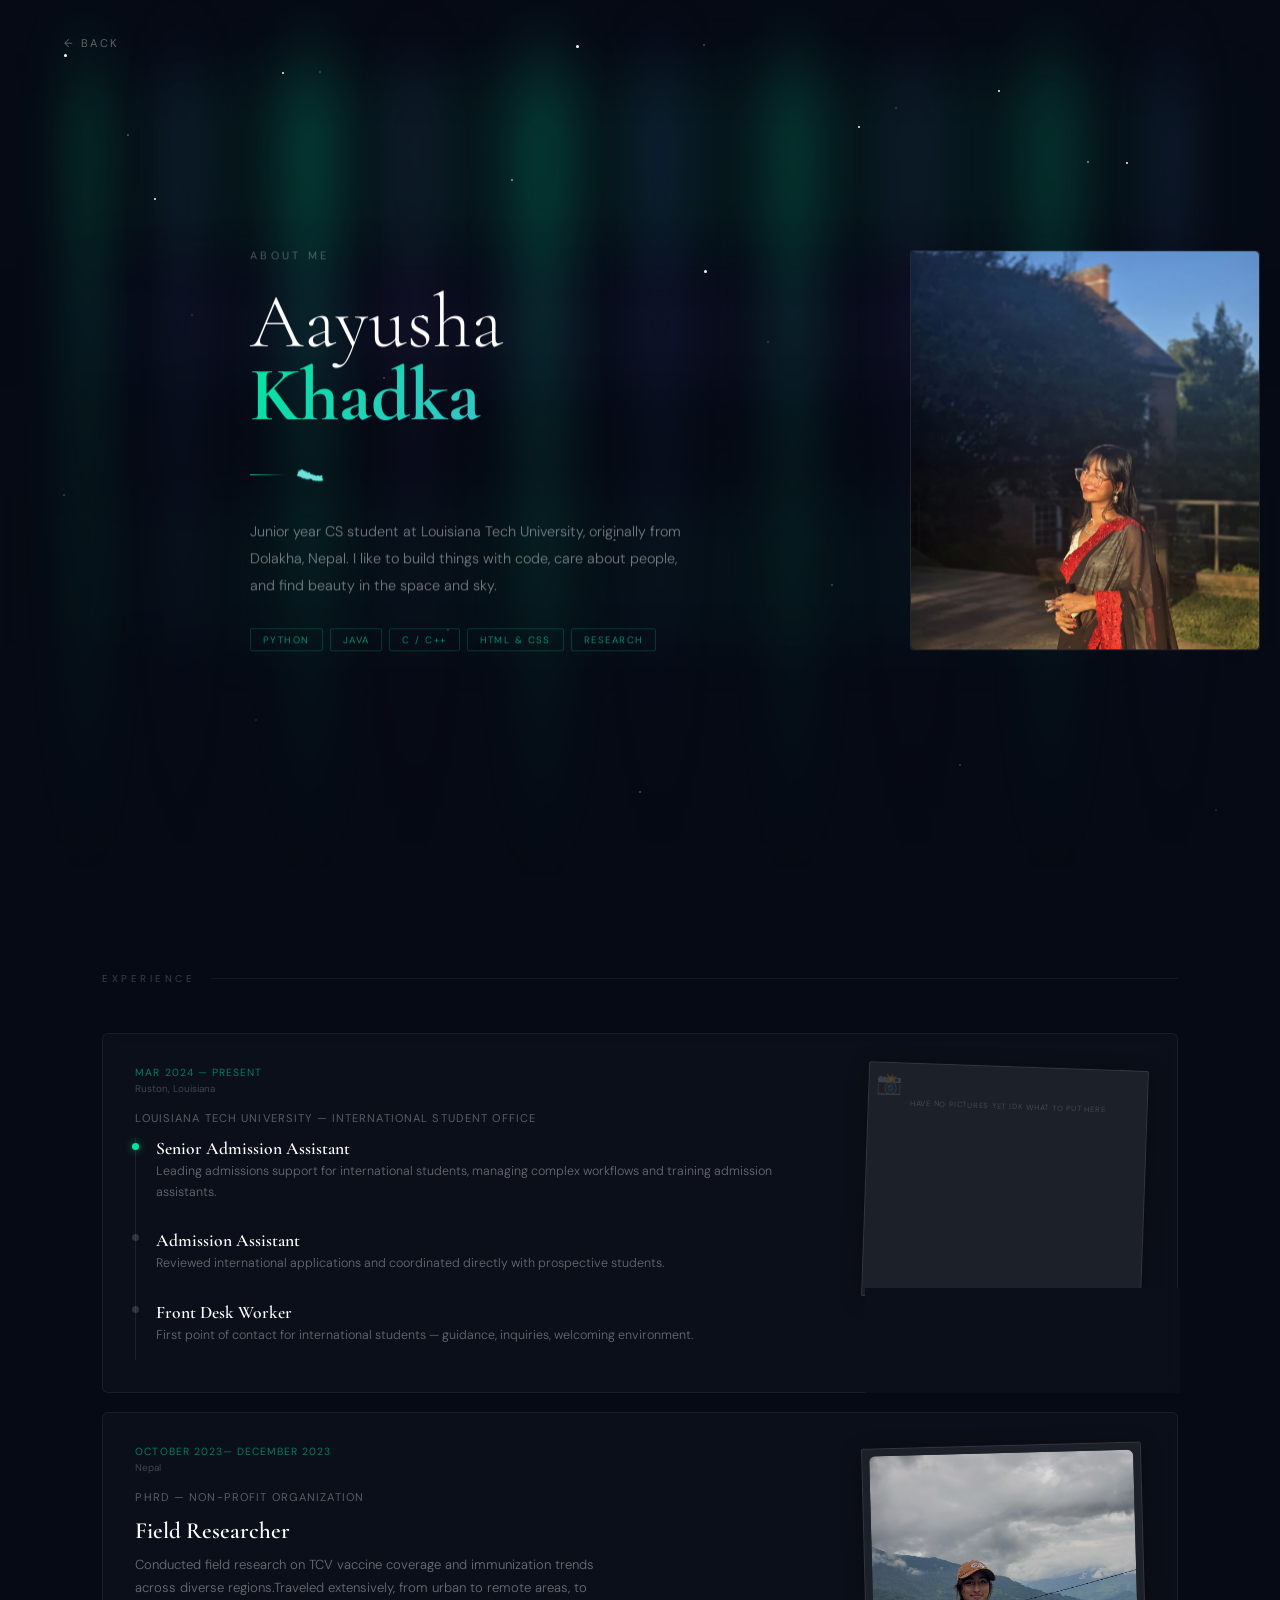
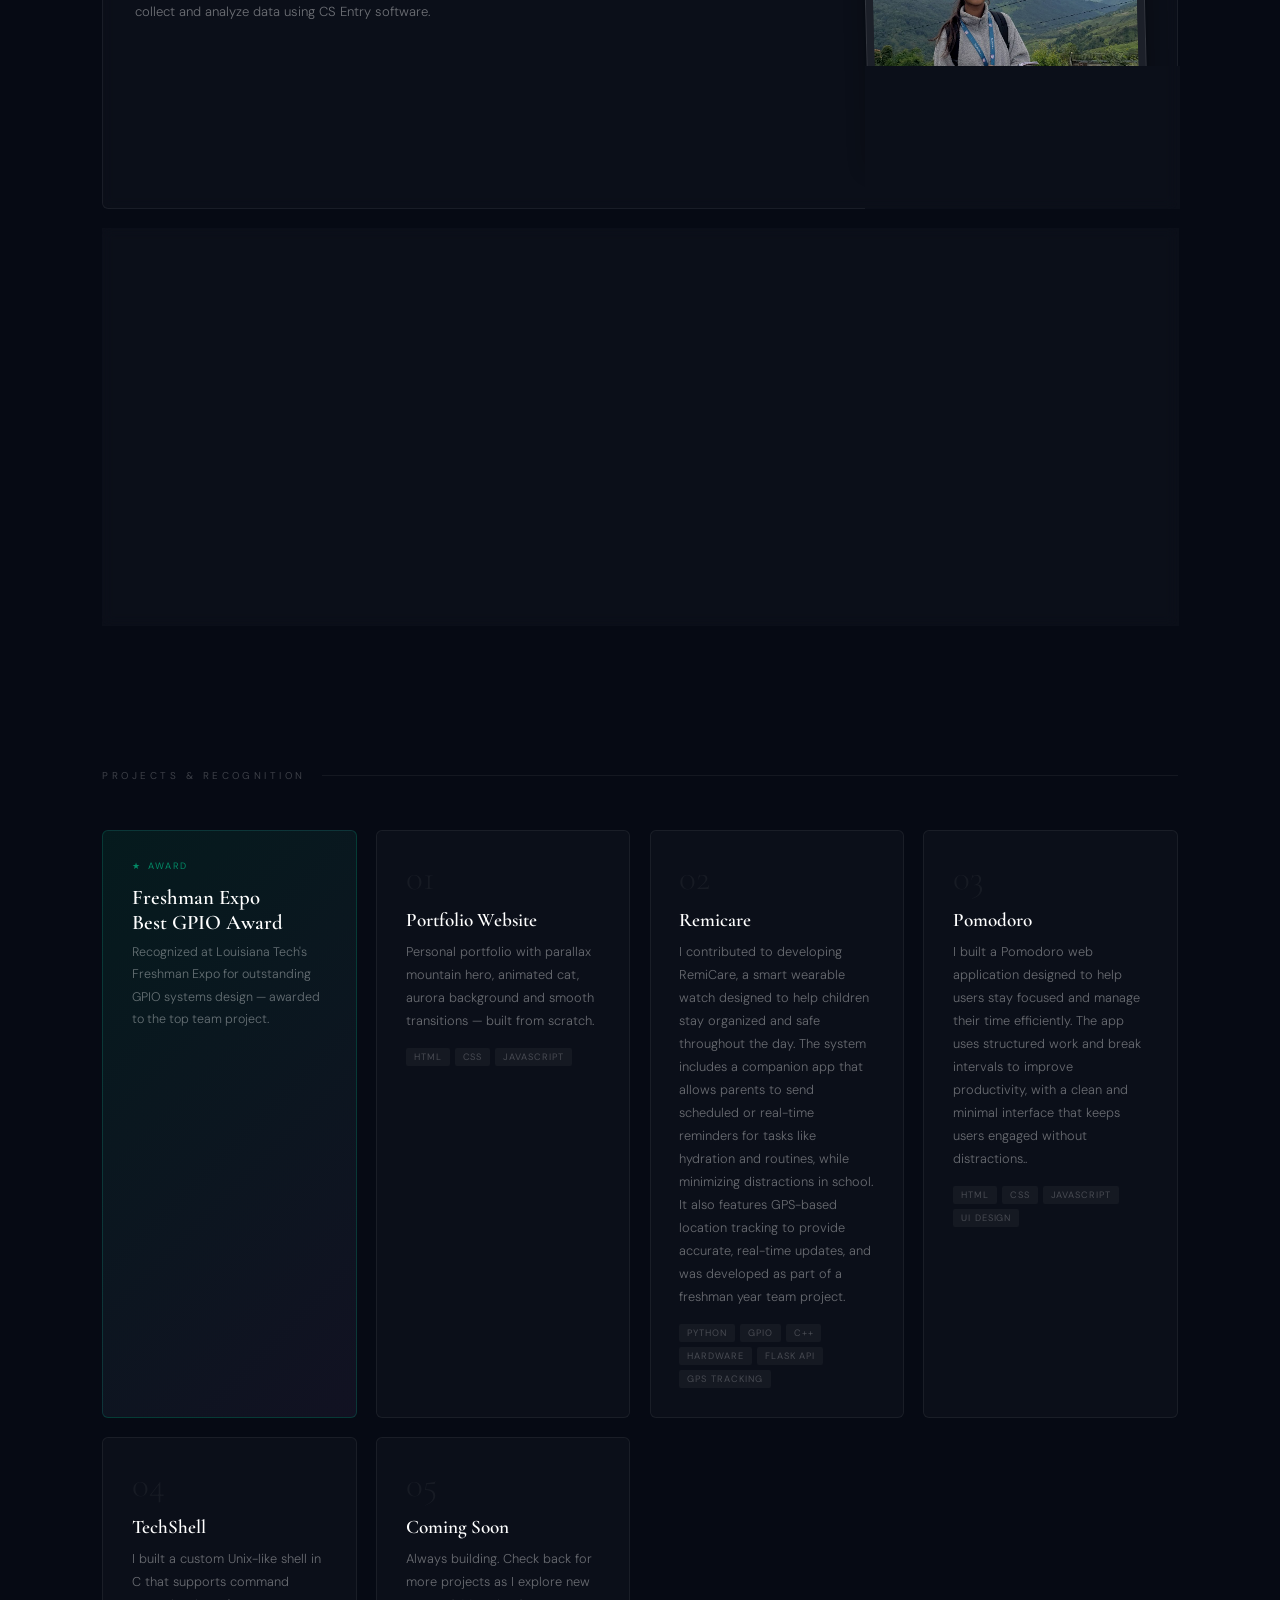
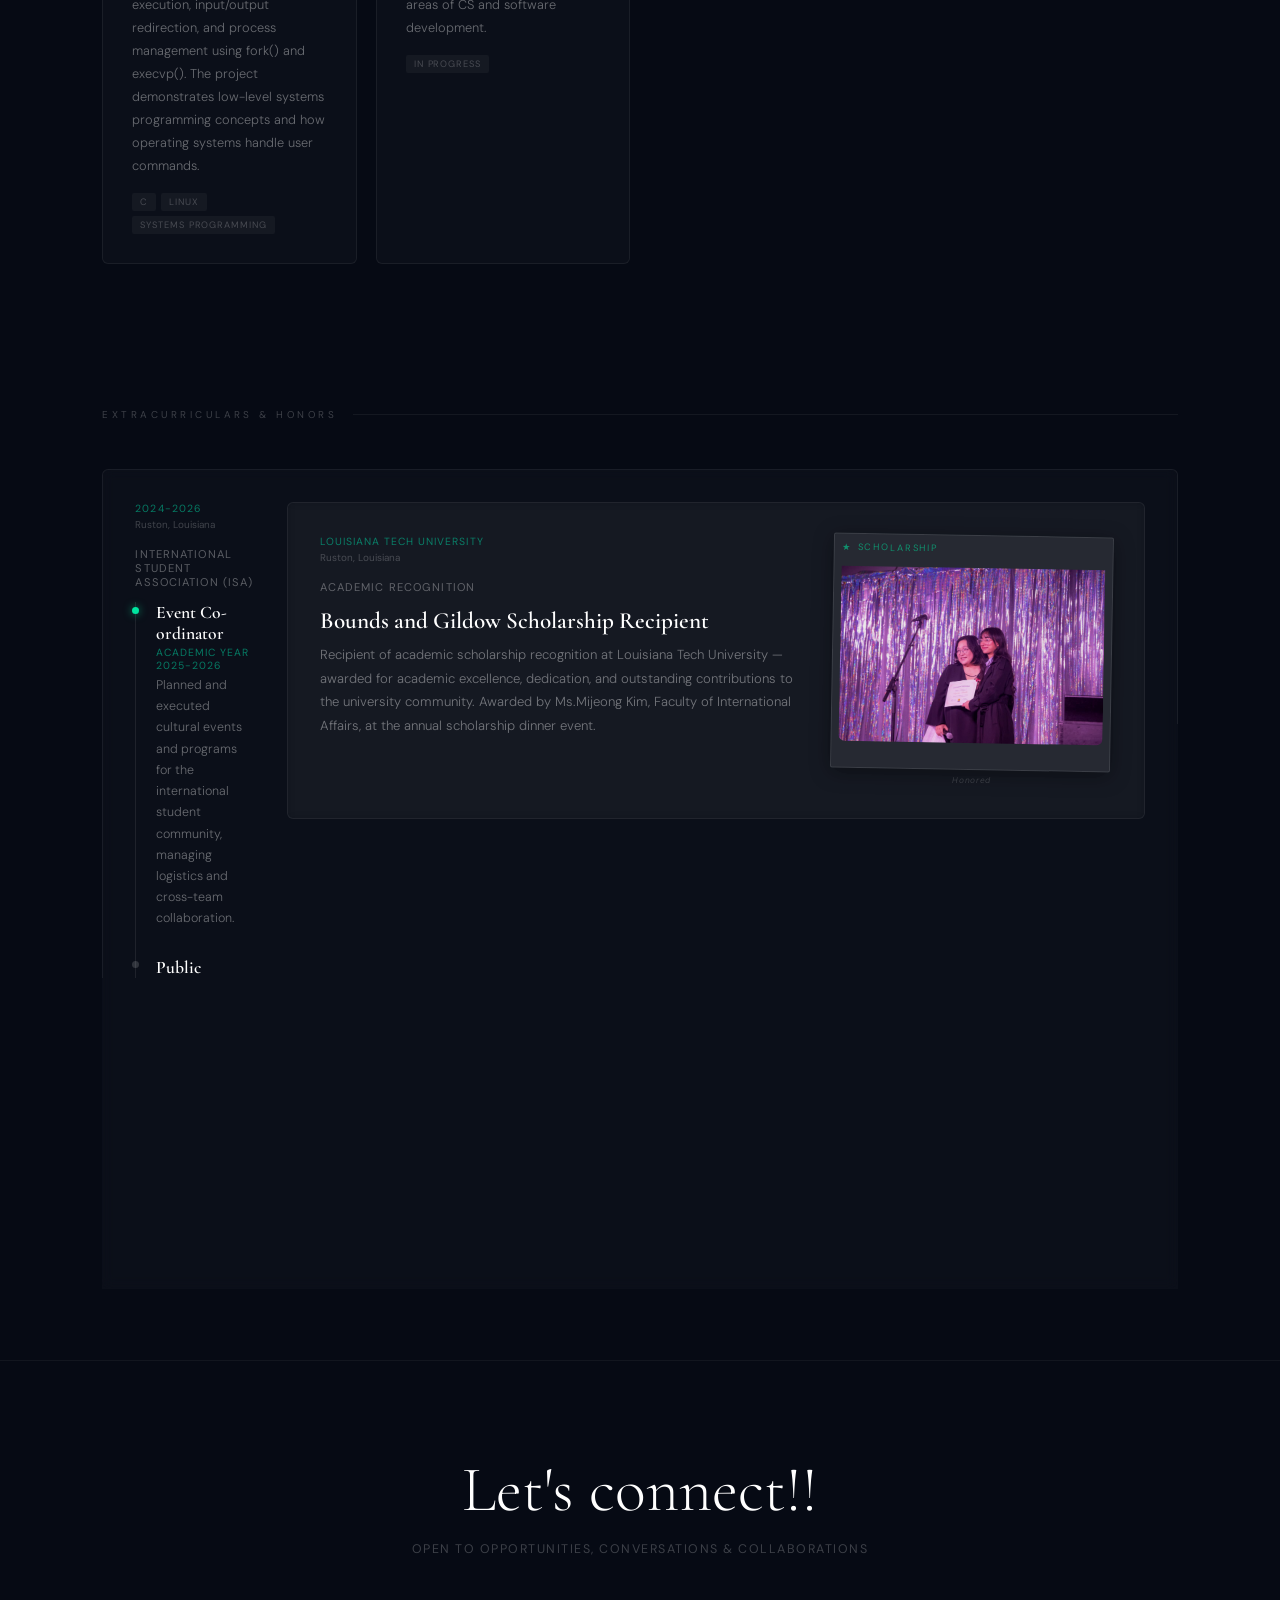
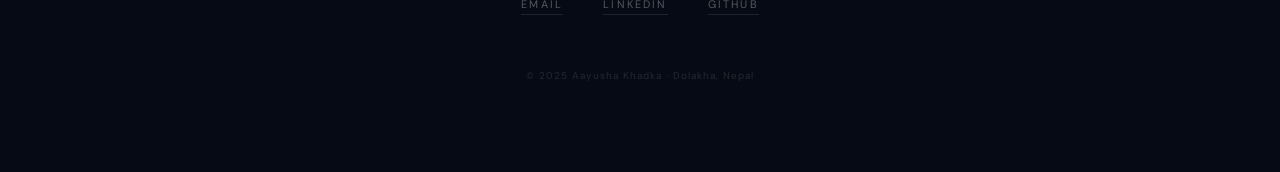
==== about.html @ cdab7623 "portfolio update" ====
<!DOCTYPE html>
<html lang="en">
<head>
<meta charset="UTF-8"/>
<meta name="viewport" content="width=device-width, initial-scale=1.0"/>
<title>Aayusha Khadka — About</title>
<link href="https://fonts.googleapis.com/css2?family=Cormorant+Garamond:wght@300;400;600;700&family=DM+Sans:wght@300;400;500&display=swap" rel="stylesheet"/>
<style>
*,*::before,*::after{margin:0;padding:0;box-sizing:border-box}
html{scroll-behavior:smooth}
body{background:#060a14;font-family:'DM Sans',sans-serif;color:#e8e4dc;overflow-x:hidden}


.aurora-bg{position:fixed;inset:0;z-index:0;pointer-events:none;overflow:hidden}
.stars{
  position:absolute;inset:0;
  background:
    radial-gradient(1px 1px at 10% 15%,rgba(255,255,255,0.8) 0%,transparent 100%),
    radial-gradient(1px 1px at 25% 8%,rgba(255,255,255,0.6) 0%,transparent 100%),
    radial-gradient(1.5px 1.5px at 40% 20%,rgba(255,255,255,0.9) 0%,transparent 100%),
    radial-gradient(1px 1px at 55% 5%,rgba(255,255,255,0.7) 0%,transparent 100%),
    radial-gradient(1px 1px at 70% 12%,rgba(255,255,255,0.5) 0%,transparent 100%),
    radial-gradient(1.5px 1.5px at 85% 18%,rgba(255,255,255,0.8) 0%,transparent 100%),
    radial-gradient(1px 1px at 15% 35%,rgba(255,255,255,0.4) 0%,transparent 100%),
    radial-gradient(1px 1px at 30% 42%,rgba(255,255,255,0.6) 0%,transparent 100%),
    radial-gradient(1px 1px at 60% 38%,rgba(255,255,255,0.5) 0%,transparent 100%),
    radial-gradient(1px 1px at 78% 30%,rgba(255,255,255,0.7) 0%,transparent 100%),
    radial-gradient(1px 1px at 92% 45%,rgba(255,255,255,0.4) 0%,transparent 100%),
    radial-gradient(1px 1px at 5% 55%,rgba(255,255,255,0.6) 0%,transparent 100%),
    radial-gradient(1.5px 1.5px at 48% 60%,rgba(255,255,255,0.5) 0%,transparent 100%),
    radial-gradient(1px 1px at 35% 70%,rgba(255,255,255,0.4) 0%,transparent 100%),
    radial-gradient(1px 1px at 65% 65%,rgba(255,255,255,0.6) 0%,transparent 100%),
    radial-gradient(1px 1px at 88% 72%,rgba(255,255,255,0.5) 0%,transparent 100%),
    radial-gradient(1px 1px at 20% 80%,rgba(255,255,255,0.3) 0%,transparent 100%),
    radial-gradient(1.5px 1.5px at 50% 88%,rgba(255,255,255,0.4) 0%,transparent 100%),
    radial-gradient(1px 1px at 75% 85%,rgba(255,255,255,0.5) 0%,transparent 100%),
    radial-gradient(1px 1px at 95% 90%,rgba(255,255,255,0.3) 0%,transparent 100%);
}
.star-twinkle{position:absolute;border-radius:50%;background:white;animation:twinkle var(--d,3s) var(--delay,0s) ease-in-out infinite}
@keyframes twinkle{0%,100%{opacity:0.2;transform:scale(1)}50%{opacity:1;transform:scale(1.5)}}

.beam{
  position:absolute;
  top:0;
  width:var(--w,60px);
  height:100vh;
  left:var(--x,50%);
  background:linear-gradient(
    to bottom,
    var(--ctop,rgba(0,200,150,0.0)) 0%,
    var(--c1,rgba(0,200,150,0.18)) 15%,
    var(--c2,rgba(0,200,150,0.10)) 50%,
    var(--c3,rgba(0,200,150,0.04)) 80%,
    transparent 100%
  );
  filter:blur(22px);
  transform-origin:top center;
  animation:beamSway var(--dur,8s) var(--del,0s) ease-in-out infinite;
  border-radius:0 0 50% 50%;
}
@keyframes beamSway{
  0%,100%{transform:scaleX(1) skewX(0deg);opacity:0.7}
  25%{transform:scaleX(1.2) skewX(2deg);opacity:1}
  50%{transform:scaleX(0.88) skewX(-1.5deg);opacity:0.6}
  75%{transform:scaleX(1.1) skewX(1deg);opacity:0.9}
}

.aurora-band{
  position:absolute;width:100%;
  height:var(--bh,120px);top:var(--bt,20%);
  background:linear-gradient(to right,transparent 0%,var(--bc,rgba(0,180,140,0.06)) 20%,var(--bc,rgba(0,180,140,0.1)) 50%,var(--bc,rgba(0,180,140,0.06)) 80%,transparent 100%);
  filter:blur(30px);
  animation:bandPulse var(--bdur,10s) var(--bdel,0s) ease-in-out infinite;
}
@keyframes bandPulse{0%,100%{opacity:0.5;transform:scaleY(1)}50%{opacity:1;transform:scaleY(1.3)}}

.page{position:relative;z-index:1}

.back-btn{
  position:fixed;top:4vh;left:5vw;z-index:100;
  font-size:0.7rem;letter-spacing:0.2em;text-transform:uppercase;
  color:rgba(255,255,255,0.35);text-decoration:none;
  display:flex;align-items:center;gap:6px;
  opacity:0;animation:fadeIn 0.8s 0.3s forwards;transition:color 0.2s;
}
.back-btn:hover{color:rgba(255,255,255,0.8)}
.back-btn::before{content:'←'}

.bio-hero{
  position:relative;min-height:100vh;
  display:flex;align-items:center;justify-content:center;
  overflow:hidden;padding:14vh 8vw;
}
@keyframes mapAppear {
  0%  { opacity: 0; }
  100%{ opacity: 1; }
}
@keyframes drawNepal {
  0%   { opacity: 0;    filter: invert(1) sepia(1) saturate(2) hue-rotate(115deg) brightness(0.4) blur(4px); }
  100% { opacity: 0.05; filter: invert(1) sepia(1) saturate(2) hue-rotate(115deg) brightness(0.4) blur(0px); }
}


.bio-content{
  position:relative;z-index:2;
  display:grid;grid-template-columns:1fr 160px;
  gap:3rem;align-items:center;
  max-width:800px;width:100%;
}
.bio-tag{font-size:0.68rem;letter-spacing:0.3em;text-transform:uppercase;color:rgba(255,255,255,0.3);margin-bottom:1.5rem;opacity:0;animation:fadeUp 0.8s 0.5s forwards}
.bio-name{font-family:'Cormorant Garamond',serif;font-size:clamp(2.8rem,6vw,5.5rem);font-weight:300;line-height:0.95;color:#fff;opacity:0;animation:fadeUp 1s 0.7s forwards}
.bio-name strong{font-weight:700;display:block;background:linear-gradient(135deg,#00e5a0,#7b9ef7);-webkit-background-clip:text;-webkit-text-fill-color:transparent;background-clip:text}
.bio-divider{width:36px;height:1px;background:linear-gradient(to right,#00c9a7,transparent);margin:1.8rem 0;opacity:0;animation:fadeIn 0.8s 1s forwards}
.bio-para{font-size:0.9rem;font-weight:300;line-height:1.9;color:rgba(255,255,255,0.45);max-width:440px;opacity:0;animation:fadeUp 0.8s 1.1s forwards}
.skills-row{display:flex;flex-wrap:wrap;gap:7px;margin-top:1.8rem;opacity:0;animation:fadeUp 0.8s 1.3s forwards}
.skill-tag{font-size:0.6rem;letter-spacing:0.15em;text-transform:uppercase;border:1px solid rgba(0,210,160,0.22);color:rgba(0,210,160,0.65);padding:4px 12px;border-radius:2px;transition:all 0.2s;cursor:default}
.skill-tag:hover{background:rgba(0,210,160,0.1);color:#00e5a0}
/* text slides in from LEFT */
.bio-tag {
  opacity:0;
  transform:translateX(-30px);
  animation:slideLeft 5s 0.5s cubic-bezier(0.4,0,0.2,1) forwards;
}
.bio-name {
  opacity:0;
  transform:translateX(-40px);
  animation:slideLeft 6s 0.5s cubic-bezier(0.4,0,0.2,1) forwards;
}
.bio-divider {
  opacity:0;
  transform:translateX(-20px);
  animation:slideLeft 7s 1s cubic-bezier(0.4,0,0.2,1) forwards;
}

.bio-para {
  opacity:0;
  transform:translateX(-30px);
  animation:slideLeft 7s 1.1s cubic-bezier(0.4,0,0.2,1) forwards;
}
.skills-row {
  opacity:0;
  transform:translateX(-30px);
  animation:slideLeft 7s 1.3s cubic-bezier(0.4,0,0.2,1) forwards;
}

/* photo slides in from RIGHT */
.bio-portrait {
  opacity:0;
  transform:translateX(40px);
  animation:slideRight 5s 0.8s cubic-bezier(0.4,0,0.2,1) forwards;
}

@keyframes slideLeft {
  to { opacity:1; transform:translateX(0); }
}
@keyframes slideRight {
  to { opacity:1; transform:translateX(0); }
}
.bio-portrait{
  width: 350px; height: 400px;
  border:1px solid rgba(255,255,255,0.08);border-radius:4px;
  background:rgba(255,255,255,0.03);
  display:flex;flex-direction:column;align-items:center;justify-content:center;
  gap:10px;flex-shrink:0;opacity:0;animation:fadeIn 1s 1.4s forwards;
  backdrop-filter:blur(8px);overflow:hidden;
}
.bio-portrait img{width:100%;height:100%;object-fit:cover;border-radius:4px}
.portrait-placeholder{display:flex;flex-direction:column;align-items:center;gap:8px;padding:1rem;text-align:center}
.portrait-icon{font-size:2.2rem;opacity:0.2}
.portrait-label{font-size:0.55rem;letter-spacing:0.15em;text-transform:uppercase;color:rgba(255,255,255,0.18);line-height:1.6}

.page-section{padding:8vh 8vw}
.section-label{font-size:0.62rem;letter-spacing:0.35em;text-transform:uppercase;color:rgba(255,255,255,0.22);margin-bottom:3rem;display:flex;align-items:center;gap:16px}
.section-label::after{content:'';flex:1;height:1px;background:rgba(255,255,255,0.06)}

.exp-grid{display:flex;flex-direction:column;gap:1.2rem}
.exp-item{
  background:rgba(255,255,255,0.025);border:1px solid rgba(255,255,255,0.06);
  border-radius:6px;padding:2rem;backdrop-filter:blur(6px);
  display:grid;grid-template-columns:1fr auto;gap:2rem;align-items:start;
  opacity:0;transform:translateY(16px);
  transition:opacity 0.6s,transform 0.6s,border-color 0.3s;
}
.exp-item:hover{border-color:rgba(0,210,160,0.18)}
.exp-item.visible{opacity:1;transform:translateY(0)}
.exp-date{font-size:0.65rem;letter-spacing:0.1em;text-transform:uppercase;color:rgba(0,210,160,0.55);margin-bottom:3px}
.exp-location{font-size:0.62rem;color:rgba(255,255,255,0.22);margin-bottom:1rem}
.exp-org{font-size:0.7rem;letter-spacing:0.1em;text-transform:uppercase;color:rgba(255,255,255,0.32);margin-bottom:0.8rem}
.exp-role{font-family:'Cormorant Garamond',serif;font-size:clamp(1.1rem,2vw,1.45rem);font-weight:600;color:#fff;margin-bottom:0.5rem}
.exp-desc{font-size:0.82rem;font-weight:300;color:rgba(255,255,255,0.4);line-height:1.8;max-width:480px}

.exp-chain{display:flex;flex-direction:column}
.chain-item{padding:0.85rem 0 0.85rem 1.2rem;border-left:1px solid rgba(255,255,255,0.08);position:relative}
.chain-item::before{content:'';position:absolute;left:-4px;top:1.1rem;width:7px;height:7px;border-radius:50%;background:rgba(255,255,255,0.15)}
.chain-item.current::before{background:#00e5a0;box-shadow:0 0 8px rgba(0,229,160,0.6)}
.chain-item:first-child{padding-top:0}
.chain-item:first-child::before{top:0.3rem}
.chain-role{font-family:'Cormorant Garamond',serif;font-size:1.1rem;font-weight:600;color:#fff;margin-bottom:2px}
.chain-desc{font-size:0.78rem;font-weight:300;color:rgba(255,255,255,0.38);line-height:1.7}

.polaroid-wrap{display:flex;flex-direction:column;align-items:center;flex-shrink:0}
.polaroid{
  width:clamp(180px, 22vw, 280px);
  border:1px solid rgba(255,255,255,0.1);border-radius:2px;
  padding:7px 7px 26px;
  transform:var(--rot,rotate(1.5deg));
  transition:transform 0.25s,box-shadow 0.25s;
  box-shadow:0 4px 20px rgba(0,0,0,0.4);
}

.polaroid-img{
  width:100%;
  height:200px;
  overflow:hidden;
  border-radius:6px;
}

.polaroid-img img{
  width:100%;
  height:100%;
  object-fit:cover;
  object-position:center;
  
}

/* Field (vertical) */
.field-img{
  height:280px;
}

.field-img img{
  object-position:center 20%;
}

/* Teaching (landscape - show full image) */
.teaching-img{
  height: 280px;
}

.teaching-img img{
  object-fit:contain;
  object-position: center
}

.polaroid-img img{
  filter:brightness(0.9) contrast(1.05);
}

.clickable-img{
  cursor:pointer;
  transition:transform 0.25s ease;
}

.clickable-img:hover{
  transform:scale(1.02);
}

.image-modal{
  display:none;
  position:fixed;
  z-index:9999;
  inset:0;
  background:rgba(0,0,0,0.78);
  backdrop-filter:blur(4px);
  align-items:center;
  justify-content:center;
  padding:2rem;
}

.image-modal-content{
  max-width:80vw;
  max-height:80vh;
  border-radius:10px;
  box-shadow:0 10px 40px rgba(0,0,0,0.45);
}

.image-modal-close{
  position:absolute;
  top:20px;
  right:30px;
  font-size:2rem;
  color:white;
  cursor:pointer;
  line-height:1;
}

.exp-item:hover .polaroid{transform:rotate(0deg) scale(1.04);box-shadow:0 8px 30px rgba(0,0,0,0.5)}
.polaroid{
  width:clamp(180px, 22vw, 280px);
  background:rgba(255,255,255,0.07);
  border:1px solid rgba(255,255,255,0.1);
  border-radius:2px;
  padding:7px 7px 26px;
  transform:var(--rot,rotate(1.5deg));
  transition:transform 0.25s,box-shadow 0.25s;
  box-shadow:0 4px 20px rgba(0,0,0,0.4);
}
.polaroid-icon{font-size:1.3rem;opacity:0.2}
.polaroid-hint{font-size:0.48rem;letter-spacing:0.1em;text-transform:uppercase;color:rgba(255,255,255,0.18);text-align:center;padding:0 4px}
.polaroid-caption{font-size:0.52rem;letter-spacing:0.08em;font-style:italic;color:rgba(255,255,255,0.18);text-align:center;margin-top:5px}

.projects-grid{display:grid;grid-template-columns:repeat(auto-fill,minmax(250px,1fr));gap:1.2rem}
.project-card{
  background:rgba(255,255,255,0.025);border:1px solid rgba(255,255,255,0.06);
  border-radius:6px;padding:1.8rem;position:relative;overflow:hidden;
  opacity:0;transform:translateY(16px);
  transition:opacity 0.6s,transform 0.6s,border-color 0.25s;
}
.project-card.visible{opacity:1;transform:translateY(0)}
.project-card:hover{border-color:rgba(0,210,160,0.18)}
.project-card::before{content:'';position:absolute;top:0;left:0;right:0;height:1px;background:linear-gradient(to right,#00c9a7,#7b5ea7,transparent);transform:scaleX(0);transform-origin:left;transition:transform 0.4s}
.project-card:hover::before{transform:scaleX(1)}
.project-num{font-family:'Cormorant Garamond',serif;font-size:2.2rem;font-weight:300;color:rgba(255,255,255,0.05);line-height:1;margin-bottom:0.8rem}
.project-title{font-family:'Cormorant Garamond',serif;font-size:1.2rem;font-weight:600;color:#fff;margin-bottom:0.5rem}
.project-desc{font-size:0.8rem;font-weight:300;color:rgba(255,255,255,0.38);line-height:1.8}
.project-tags{display:flex;flex-wrap:wrap;gap:5px;margin-top:1rem}
.project-tag{font-size:0.58rem;letter-spacing:0.1em;text-transform:uppercase;color:rgba(255,255,255,0.22);background:rgba(255,255,255,0.04);padding:3px 8px;border-radius:2px}
.award-card{background:linear-gradient(135deg,rgba(0,180,120,0.1),rgba(123,94,167,0.1));border-color:rgba(0,210,160,0.18)!important}
.award-badge{font-size:0.58rem;letter-spacing:0.2em;text-transform:uppercase;color:rgba(0,229,160,0.55);margin-bottom:0.8rem;display:flex;align-items:center;gap:6px}
.award-badge::before{content:'★'}
.award-title{font-family:'Cormorant Garamond',serif;font-size:1.3rem;font-weight:600;color:#fff;margin-bottom:0.4rem}
.award-desc{font-size:0.78rem;color:rgba(255,255,255,0.38);line-height:1.8;font-weight:300}

.contact-section{padding:10vh 8vw;text-align:center;border-top:1px solid rgba(255,255,255,0.05)}
.contact-title{font-family:'Cormorant Garamond',serif;font-size:clamp(2rem,5vw,4rem);font-weight:300;color:#fff;margin-bottom:0.8rem}
.contact-sub{font-size:0.78rem;color:rgba(255,255,255,0.22);letter-spacing:0.12em;text-transform:uppercase;margin-bottom:2.5rem}
.contact-links{display:flex;justify-content:center;gap:2.5rem;flex-wrap:wrap}
.contact-link{font-size:0.68rem;letter-spacing:0.2em;text-transform:uppercase;color:rgba(255,255,255,0.32);text-decoration:none;border-bottom:1px solid rgba(255,255,255,0.1);padding-bottom:3px;transition:color 0.2s,border-color 0.2s}
.contact-link:hover{color:#00e5a0;border-color:#00e5a0}
.footer-note{margin-top:6vh;font-size:0.62rem;color:rgba(255,255,255,0.12);letter-spacing:0.1em}

@keyframes fadeUp{to{opacity:1;transform:translateY(0)}}
@keyframes fadeIn{to{opacity:1}}
</style>
</head>
<body>


<div class="aurora-bg">
  <div class="stars"></div>
  <div class="star-twinkle" style="--d:2.1s;--delay:0s;width:2px;height:2px;top:8%;left:22%"></div>
  <div class="star-twinkle" style="--d:3.4s;--delay:0.5s;width:2px;height:2px;top:14%;left:67%"></div>
  <div class="star-twinkle" style="--d:1.8s;--delay:1s;width:3px;height:3px;top:5%;left:45%"></div>
  <div class="star-twinkle" style="--d:2.8s;--delay:0.3s;width:2px;height:2px;top:22%;left:12%"></div>
  <div class="star-twinkle" style="--d:4s;--delay:1.5s;width:2px;height:2px;top:18%;left:88%"></div>
  <div class="star-twinkle" style="--d:2.5s;--delay:0.8s;width:3px;height:3px;top:30%;left:55%"></div>
  <div class="star-twinkle" style="--d:3.1s;--delay:2s;width:2px;height:2px;top:10%;left:78%"></div>
  <div class="star-twinkle" style="--d:1.6s;--delay:0.2s;width:2px;height:2px;top:35%;left:33%"></div>
  <div class="star-twinkle" style="--d:3.8s;--delay:1.2s;width:2px;height:2px;top:42%;left:91%"></div>
  <div class="star-twinkle" style="--d:2.2s;--delay:0.7s;width:3px;height:3px;top:6%;left:5%"></div>

  <div class="aurora-band" style="--bt:8%;--bh:180px;--bc:rgba(0,200,140,0.07);--bdur:12s;--bdel:0s"></div>
  <div class="aurora-band" style="--bt:30%;--bh:120px;--bc:rgba(100,80,200,0.05);--bdur:15s;--bdel:3s"></div>
  <div class="aurora-band" style="--bt:55%;--bh:150px;--bc:rgba(0,180,130,0.04);--bdur:10s;--bdel:6s"></div>

  <div class="beam" style="--x:5%;--w:45px;--c1:rgba(0,200,140,0.16);--c2:rgba(0,200,140,0.08);--c3:rgba(0,200,140,0.03);--dur:9s;--del:0s"></div>
  <div class="beam" style="--x:13%;--w:30px;--c1:rgba(80,120,220,0.12);--c2:rgba(80,120,220,0.06);--c3:rgba(80,120,220,0.02);--dur:12s;--del:1.5s"></div>
  <div class="beam" style="--x:22%;--w:55px;--c1:rgba(0,220,160,0.18);--c2:rgba(0,220,160,0.09);--c3:rgba(0,220,160,0.03);--dur:8s;--del:0.5s"></div>
  <div class="beam" style="--x:31%;--w:35px;--c1:rgba(120,80,200,0.10);--c2:rgba(120,80,200,0.05);--c3:rgba(120,80,200,0.02);--dur:14s;--del:2s"></div>
  <div class="beam" style="--x:40%;--w:60px;--c1:rgba(0,200,150,0.20);--c2:rgba(0,200,150,0.10);--c3:rgba(0,200,150,0.04);--dur:10s;--del:1s"></div>
  <div class="beam" style="--x:50%;--w:40px;--c1:rgba(60,100,210,0.13);--c2:rgba(60,100,210,0.06);--c3:rgba(60,100,210,0.02);--dur:11s;--del:3s"></div>
  <div class="beam" style="--x:60%;--w:50px;--c1:rgba(0,210,155,0.17);--c2:rgba(0,210,155,0.08);--c3:rgba(0,210,155,0.03);--dur:9s;--del:0.8s"></div>
  <div class="beam" style="--x:70%;--w:35px;--c1:rgba(100,70,190,0.11);--c2:rgba(100,70,190,0.05);--c3:rgba(100,70,190,0.02);--dur:13s;--del:2.5s"></div>
  <div class="beam" style="--x:80%;--w:55px;--c1:rgba(0,195,145,0.16);--c2:rgba(0,195,145,0.08);--c3:rgba(0,195,145,0.03);--dur:10s;--del:1.8s"></div>
  <div class="beam" style="--x:90%;--w:38px;--c1:rgba(80,100,220,0.12);--c2:rgba(80,100,220,0.06);--c3:rgba(80,100,220,0.02);--dur:11s;--del:0.4s"></div>
</div>

<div class="page">
<a href="index.html" class="back-btn">Back</a>

<section class="bio-hero">
 <div class="nepal-map"
  style="

  position:absolute;
  top:50%;
  left:50%;
  transform:translate(-50%, -50%);
  width:min(85vw, 780px);
  opacity:0;
  animation:mapAppear 1s 1.2s forwards;
  pointer-events:none;
  z-index:0;
">
 


  <div class="bio-content">
    <div>
      <p class="bio-tag">About me</p>
      <h1 class="bio-name">Aayusha<strong>Khadka</strong></h1>
      

<!-- Nepal badge — add this right here -->
<div style="
  display:flex;
  align-items:center;
  gap:10px;
  margin:1.8rem 0;
  opacity:0;
  animation:slideLeft 7s 1.0s cubic-bezier(0.4,0,0.2,1) forwards;
">
  <div style="width:36px;height:1px;background:linear-gradient(to right,#00c9a7,transparent);flex-shrink:0"></div>
  <img 
    src="assets/nepal.webp"
    style="height:28px;width:auto;filter:invert(1) sepia(1) saturate(3) hue-rotate(115deg) brightness(1.1);opacity:0.85;"
  />

</div>

<p class="bio-para"></p>
      <p class="bio-para">Junior year CS student at Louisiana Tech University, originally from Dolakha, Nepal. I like to build things with code, care about people, and find beauty in the space and sky.</p>
      <div class="skills-row">
        <span class="skill-tag">Python</span>
        <span class="skill-tag">Java</span>
        <span class="skill-tag">C / C++</span>
        <span class="skill-tag">HTML & CSS</span>
        <span class="skill-tag">Research</span>
      </div>
    </div>
    <div class="bio-portrait">
      <img src="assets/Self-potrait.jpeg"/> 
    </div>
  </div>
</section>



<section class="page-section">
  <div class="section-label">Experience</div>
  <div class="exp-grid">
    <div class="exp-item">
      <div>
        <div class="exp-date">Mar 2024 — Present</div>
        <div class="exp-location">Ruston, Louisiana</div>
        <div class="exp-org">Louisiana Tech University — International Student Office</div>
        <div class="exp-chain">
          <div class="chain-item current"><div class="chain-role">Senior Admission Assistant</div><div class="chain-desc">Leading admissions support for international students, managing complex workflows and training admission assistants.</div></div>
          <div class="chain-item"><div class="chain-role">Admission Assistant</div><div class="chain-desc">Reviewed international applications and coordinated directly with prospective students.</div></div>
          <div class="chain-item"><div class="chain-role">Front Desk Worker</div><div class="chain-desc">First point of contact for international students — guidance, inquiries, welcoming environment.</div></div>
        </div>
      </div>
      <div class="polaroid-wrap">
        <div class="polaroid" style="--rot:rotate(2deg)">
          <!-- replace with: <img src="assets/latech.jpg"/> inside polaroid-img -->
          <div class="polaroid-img"><div class="polaroid-icon">📸</div><div class="polaroid-hint">have no pictures yet idk what to put here</div></div>
        </div>
        <div class="polaroid-caption">@ LA Tech</div>
      </div>
    </div>

    <div class="exp-item">
      <div>
        <div class="exp-date">October 2023— December 2023</div>
        <div class="exp-location">Nepal</div>
        <div class="exp-org">PHRD — Non-Profit Organization</div>
        <div class="exp-role">Field Researcher</div>
        <div class="exp-desc">Conducted field research on TCV vaccine coverage and immunization trends across diverse regions.Traveled extensively, from urban to remote areas, to collect and analyze data using CS Entry software.</div>
      </div>
      <div class="polaroid-wrap">
        <div class="polaroid" style="--rot:rotate(-1.5deg)">
          <div class="polaroid-img field-img">
            <img src="assets/field-researcher.jpeg" class="clickable-img"/>
          </div>
        </div>
        <div class="polaroid-caption">@ PHRD</div>
      </div>
    </div>
      
    <div class="exp-item">
      <div>
        <div class="exp-date">2024</div>
        <div class="exp-location">Nepal</div>
        <div class="exp-org">Teaching — Bibhuti Pathshala</div>
        <div class="exp-role">Teacher</div>
        <div class="exp-desc">Taught Science subject to students in Nepal, developing curriculum and fostering an engaging classroom. Built communication and leadership skills while making community impact.</div>
      </div>
      <div class="polaroid-wrap">
        <div class="polaroid" style="--rot:rotate(1deg)">
          <div class="polaroid-img teaching-img">
            <img src="assets/teacher.jpg" class="clickable-img"/>
          </div>
        </div>
        <div class="polaroid-caption">Bibhuti Pathshala</div>
      </div>
    </div>
  </div>
</section>


<section class="page-section">
  <div class="section-label">Projects & Recognition</div>
  <div class="projects-grid">
    <div class="project-card award-card"><div class="award-badge">Award</div><div class="award-title">Freshman Expo<br/>Best GPIO Award</div><div class="award-desc">Recognized at Louisiana Tech's Freshman Expo for outstanding GPIO systems design — awarded to the top team project.</div></div>
    <div class="project-card"><div class="project-num">01</div><div class="project-title">Portfolio Website</div><div class="project-desc">Personal portfolio with parallax mountain hero, animated cat, aurora background and smooth transitions — built from scratch.</div><div class="project-tags"><span class="project-tag">HTML</span><span class="project-tag">CSS</span><span class="project-tag">JavaScript</span></div></div>
    <div class="project-card"><div class="project-num">02</div><div class="project-title">Remicare</div><div class="project-desc">I contributed to developing RemiCare, a smart wearable watch designed to help children stay organized and safe throughout the day. The system includes a companion app that allows parents to send scheduled or real-time reminders for tasks like hydration and routines, while minimizing distractions in school. It also features GPS-based location tracking to provide accurate, real-time updates, and was developed as part of a freshman year team project.</div><div class="project-tags"><span class="project-tag">Python</span><span class="project-tag">GPIO</span><span class="project-tag">C++</span><span class="project-tag">Hardware</span><span class="project-tag">Flask API</span><span class="project-tag">GPS Tracking</span></div></div>
    <div class="project-card"><div class="project-num">03</div><div class="project-title">Pomodoro</div><div class="project-desc">I built a Pomodoro web application designed to help users stay focused and manage their time efficiently. The app uses structured work and break intervals to improve productivity, with a clean and minimal interface that keeps users engaged without distractions..</div><div class="project-tags"><span class="project-tag">HTML</span><span class="project-tag">CSS</span><span class="project-tag">JavaScript</span><span class="project-tag">UI Design</span></div></div>
    <div class="project-card"><div class="project-num">04</div><div class="project-title">TechShell</div><div class="project-desc">I built a custom Unix-like shell in C that supports command execution, input/output redirection, and process management using fork() and execvp(). The project demonstrates low-level systems programming concepts and how operating systems handle user commands.</div><div class="project-tags"><span class="project-tag">C</span><span class="project-tag">Linux</span><span class="project-tag">Systems Programming</span></div></div>
    <div class="project-card"><div class="project-num">05</div><div class="project-title">Coming Soon</div><div class="project-desc">Always building. Check back for more projects as I explore new areas of CS and software development.</div><div class="project-tags"><span class="project-tag">In Progress</span></div></div>
  </div>
</section>
<section class="page-section">
  <div class="section-label">Extracurriculars & Honors</div>
  <div class="exp-grid">

    <!-- ISA chain -->
    <div class="exp-item">
      <div>
        <div class="exp-date">2024-2026</div>
        <div class="exp-location">Ruston, Louisiana</div>
        <div class="exp-org">International Student Association (ISA)</div>
        <div class="exp-chain">
          <div class="chain-item current">
            <div class="chain-role">Event Co-ordinator</div>
            <div class="exp-date">Academic Year 2025-2026</div>
            <div class="chain-desc">Planned and executed cultural events and programs for the international student community, managing logistics and cross-team collaboration.</div>
          </div>
          <div class="chain-item">
            <div class="chain-role">Public Relations Officer</div>
            <div class="exp-date" >Academic Year 2024-2025</div>
            <div class="chain-desc">Managed social outreach and communications for ISA, building visibility and engagement across the university campus.</div>
          </div>
        </div>
      </div>
     

    <!-- Scholarship honor card -->
    <div class="exp-item">
      <div>
        <div class="exp-date">Louisiana Tech University</div>
        <div class="exp-location">Ruston, Louisiana</div>
        <div class="exp-org">Academic Recognition</div>
        <div class="exp-role">Bounds and Gildow Scholarship Recipient</div>
        <div class="exp-desc">Recipient of academic scholarship recognition at Louisiana Tech University — awarded for academic excellence, dedication, and outstanding contributions to the university community. Awarded by Ms.Mijeong Kim, Faculty of International Affairs, at the annual scholarship dinner event.</div>
      </div>
      <div class="polaroid-wrap">
        <div class="polaroid" style="--rot:rotate(1deg)">
          <div class="polaroid-img">
            <div class="award-badge">Scholarship</div>
            <img src="assets/scholarship.jpeg" alt="Scholarship Recognition" class="clickable-img"/>
          </div>
        </div>
        <div class="polaroid-caption">Honored</div>
      </div>
    </div>

  </div>
</section>

<section class="contact-section">
  <p class="contact-title">Let's connect!!</p>
  <p class="contact-sub">Open to opportunities, conversations & collaborations</p>
  <div class="contact-links">
    <a href="mailto:aayusha9896@email.com" class="contact-link">Email</a>
    <a href="https://www.linkedin.com/in/aayushakhadka/" class="contact-link">LinkedIn</a>
    <a href="https://github.com/aayushaa2222" class="contact-link">GitHub</a>
  </div>
  <p class="footer-note">© 2025 Aayusha Khadka · Dolakha, Nepal</p>
</section>
</div>

<div id="imageModal" class="image-modal">
  <span class="image-modal-close">&times;</span>
  <img class="image-modal-content" id="modalImg" alt="">
</div>

<script>
  const modal = document.getElementById("imageModal");
  const modalImg = document.getElementById("modalImg");
  const closeBtn = document.querySelector(".image-modal-close");
  const clickableImages = document.querySelectorAll(".clickable-img");

  clickableImages.forEach(img => {
    img.addEventListener("click", () => {
      modal.style.display = "flex";
      modalImg.src = img.src;
      modalImg.alt = img.alt;
    });
  });

  closeBtn.addEventListener("click", () => {
    modal.style.display = "none";
  });

  modal.addEventListener("click", (e) => {
    if (e.target === modal) {
      modal.style.display = "none";
    }
  });
</script>

<script>
// Animations always reset fresh on every page load — no stored state
const observer = new IntersectionObserver((entries) => {
  entries.forEach((e, i) => {
    if (e.isIntersecting) {
      setTimeout(() => e.target.classList.add('visible'), i * 120);
    }
  });
}, { threshold: 0.15 });

document.querySelectorAll('.exp-item, .project-card').forEach(el => observer.observe(el));
</script>
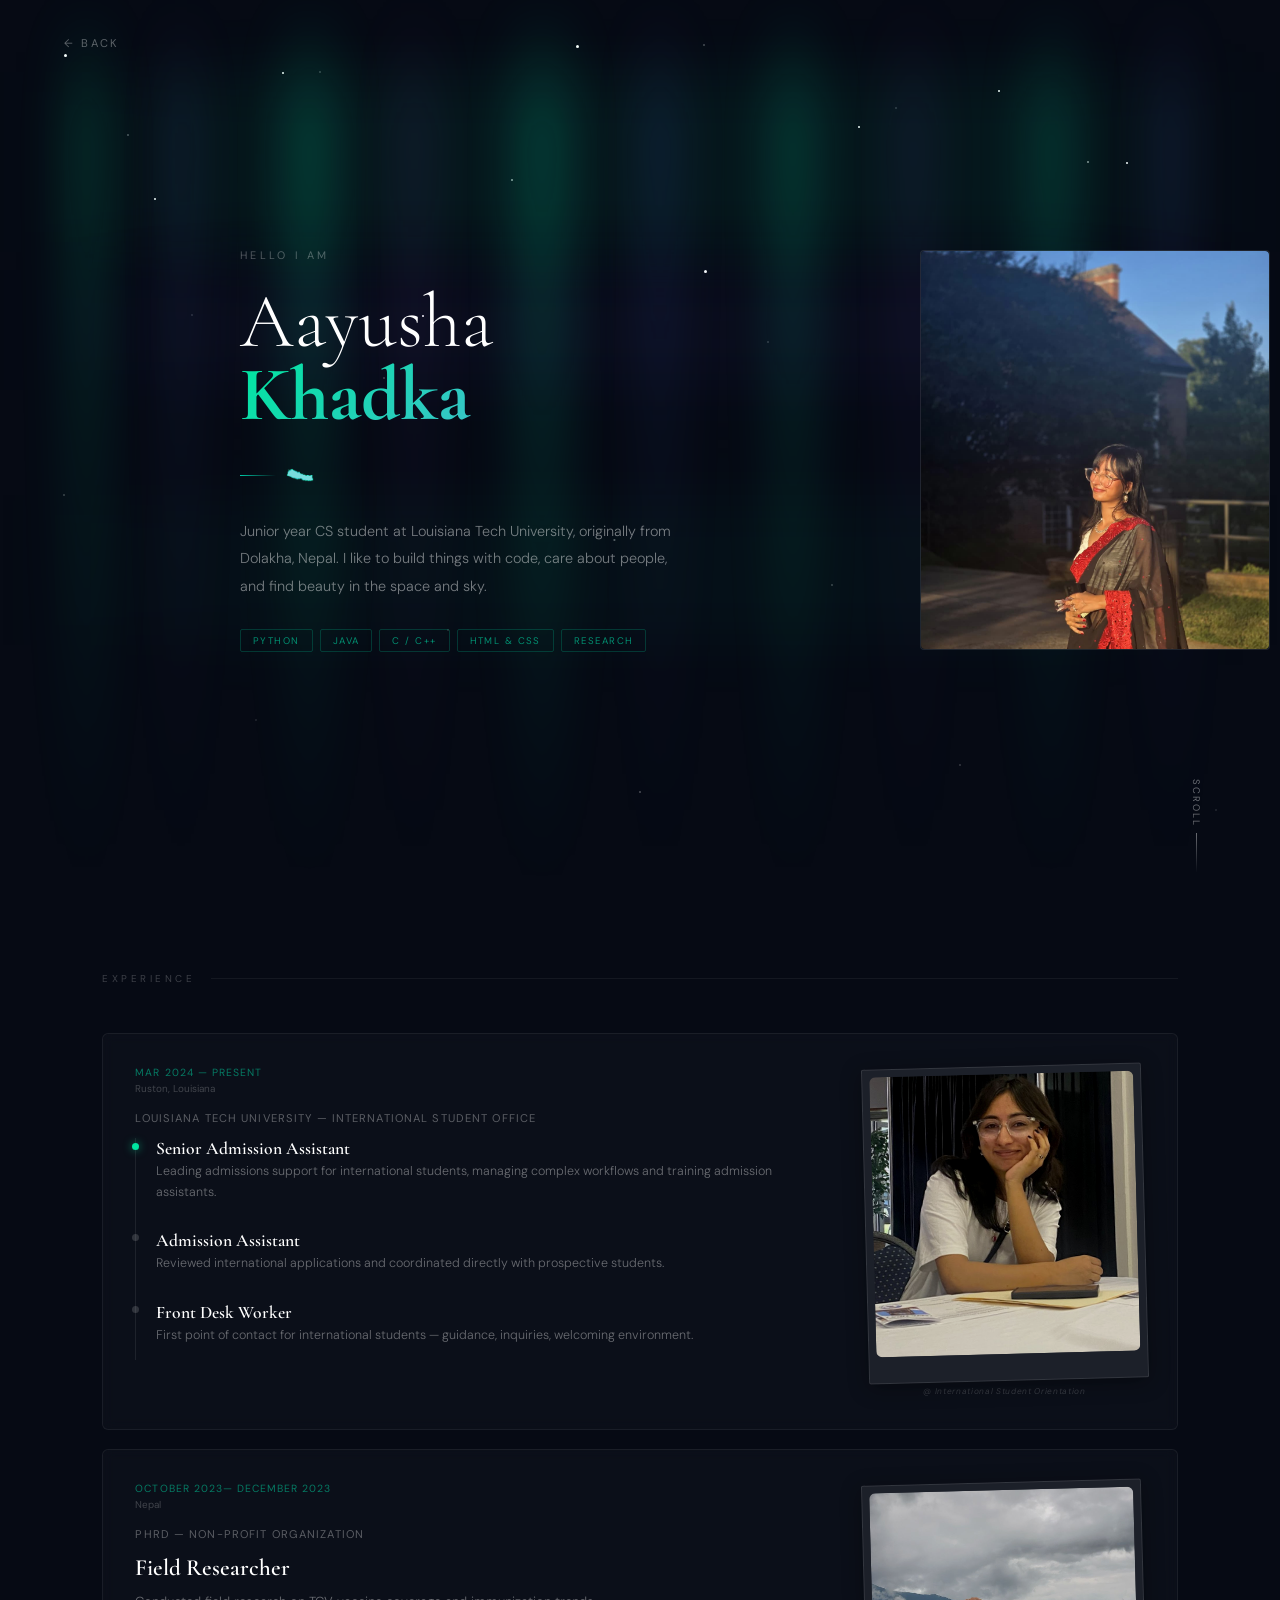
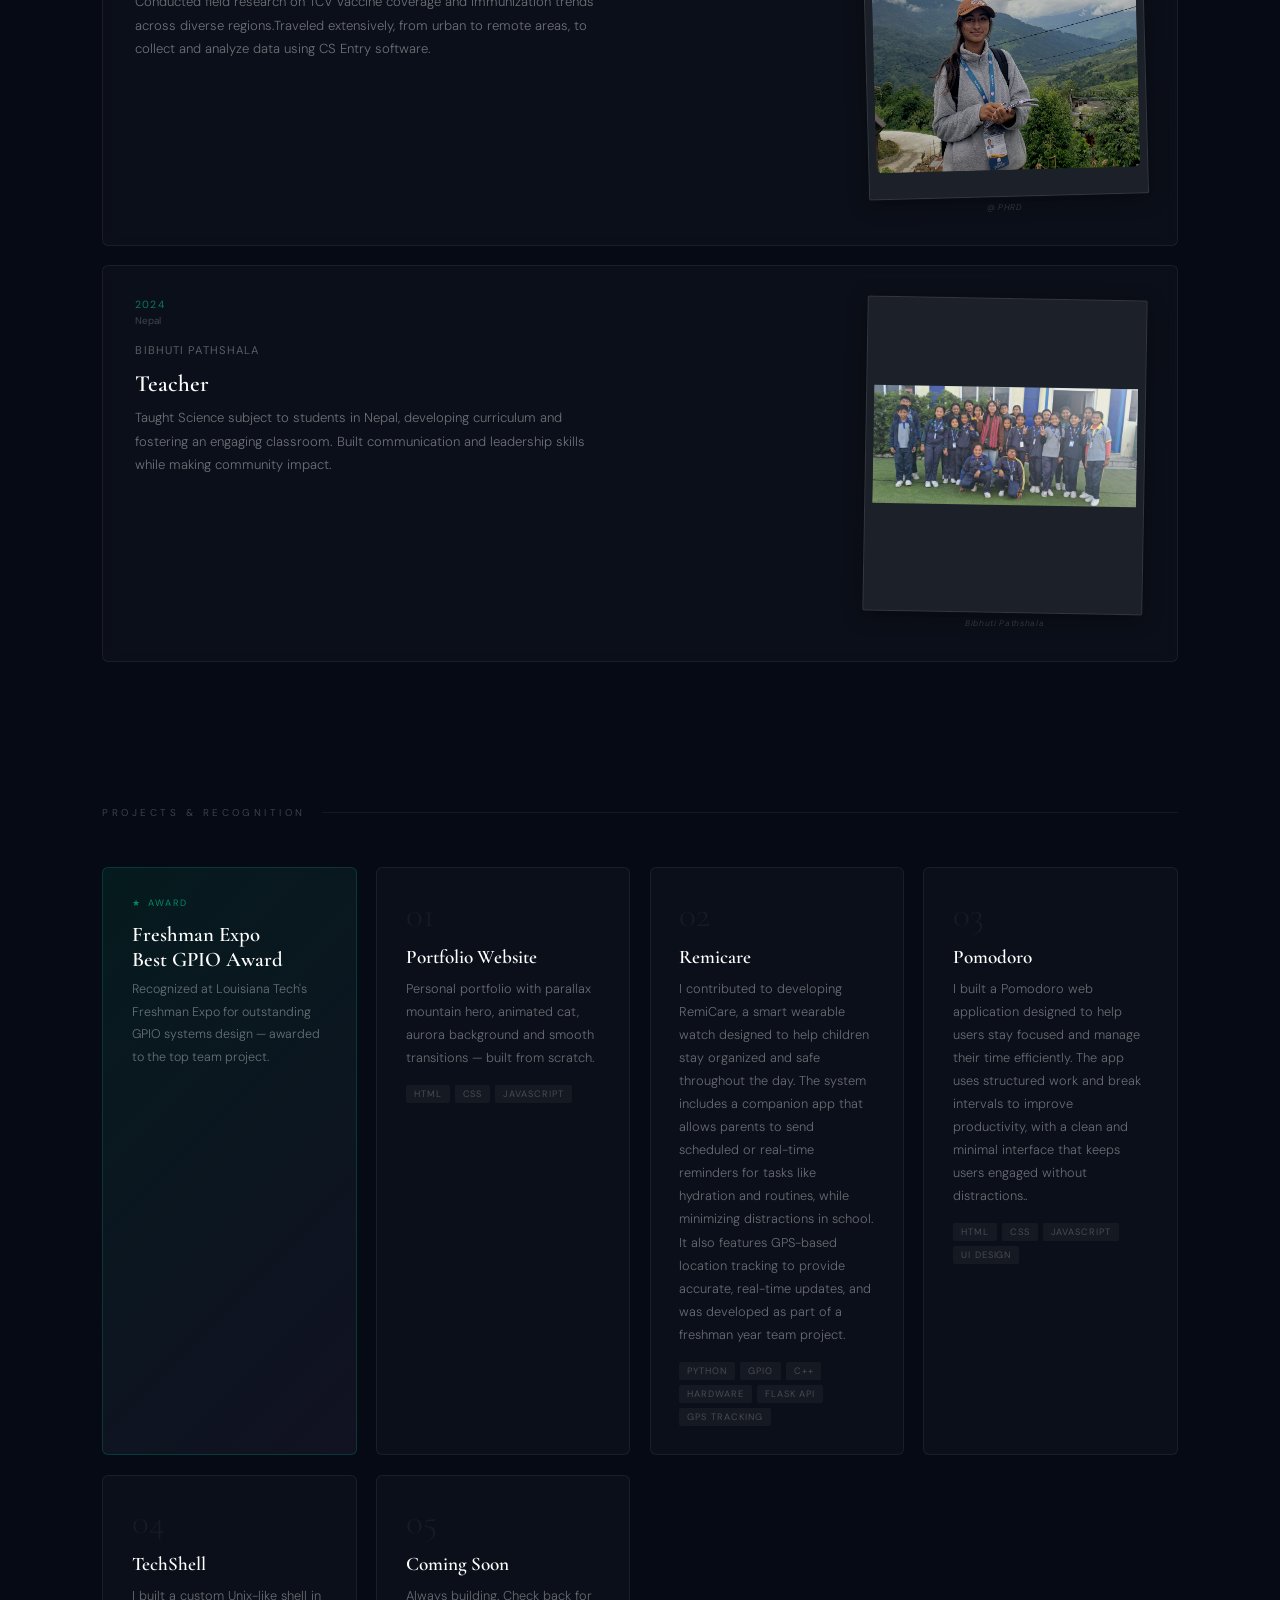
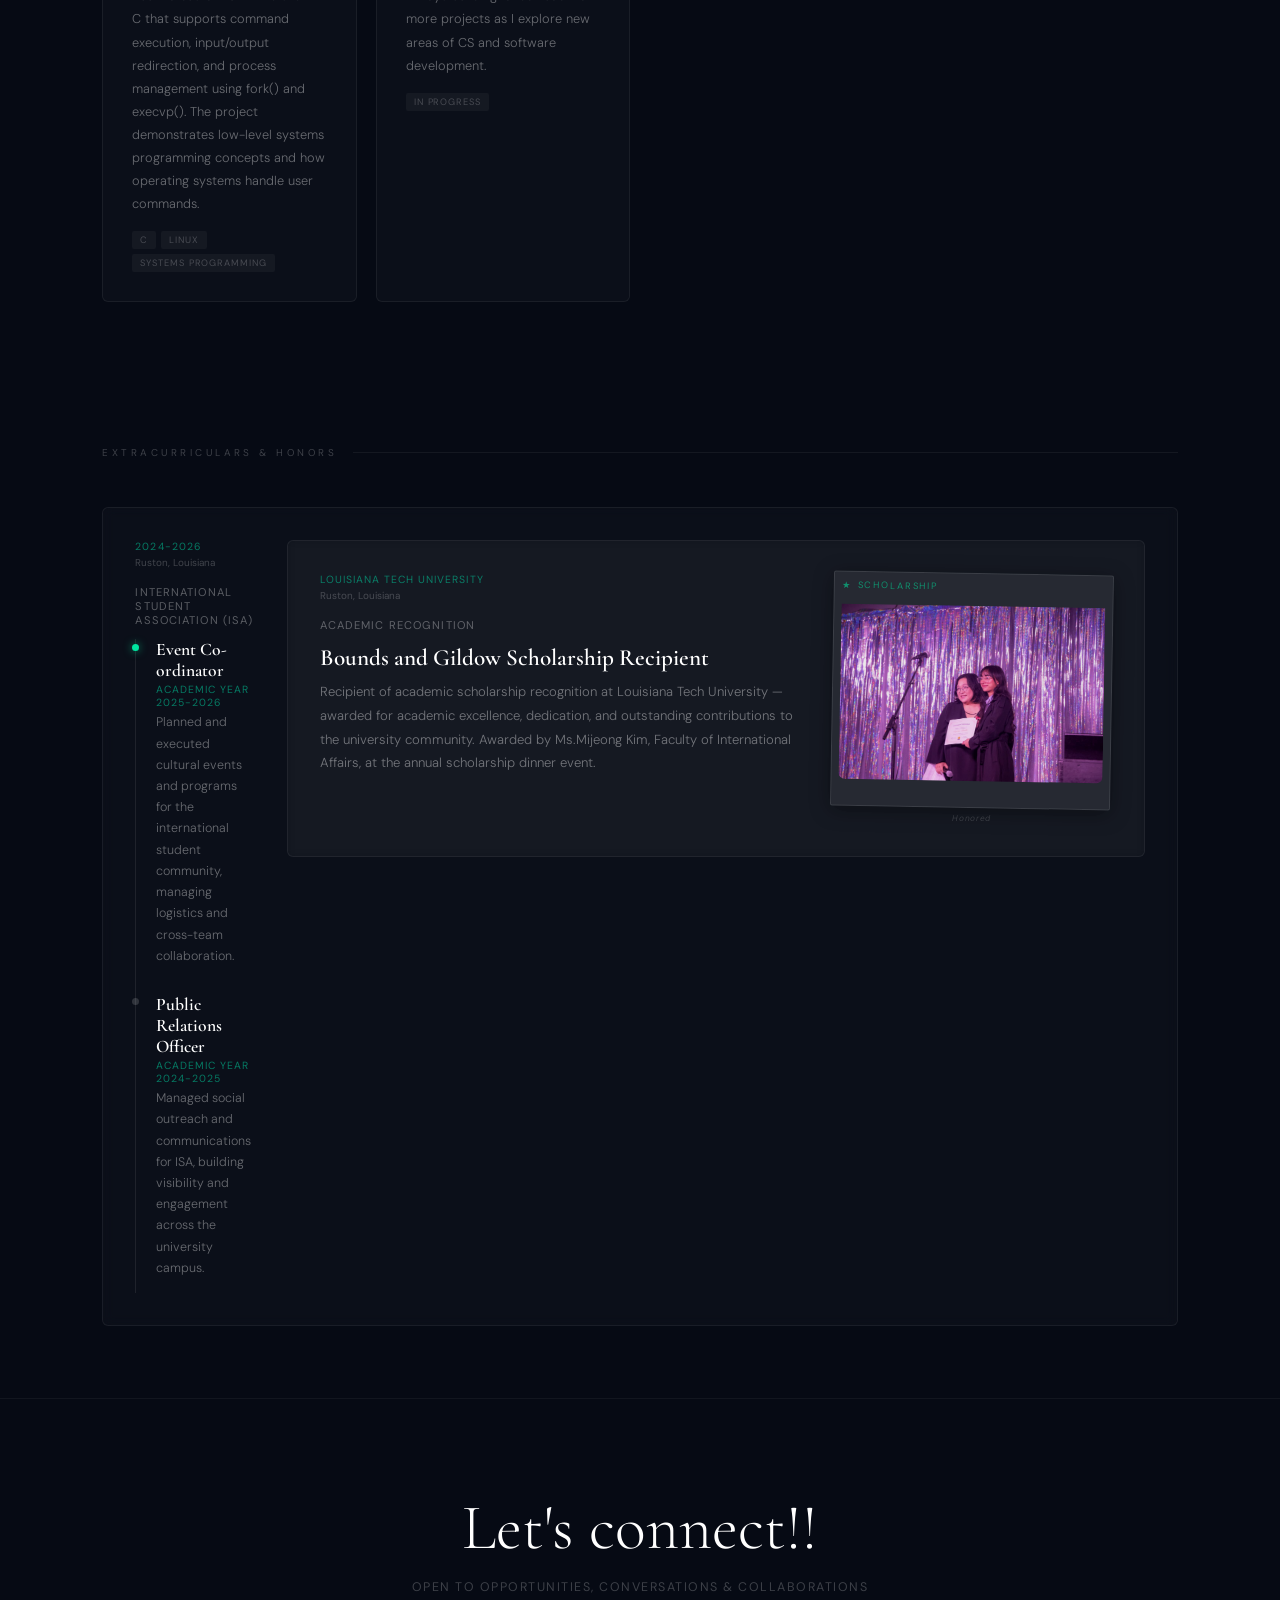
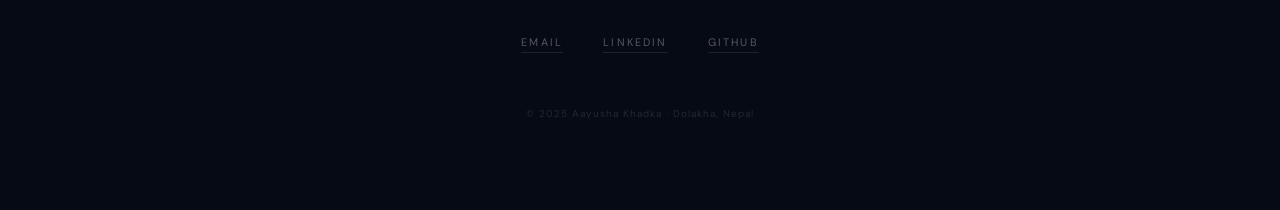
==== commit a4cde544: "added iso picture" ====
--- a/about.html
+++ b/about.html
@@ -172,6 +172,45 @@
 .page-section{padding:8vh 8vw}
 .section-label{font-size:0.62rem;letter-spacing:0.35em;text-transform:uppercase;color:rgba(255,255,255,0.22);margin-bottom:3rem;display:flex;align-items:center;gap:16px}
 .section-label::after{content:'';flex:1;height:1px;background:rgba(255,255,255,0.06)}
+.scroll-hint {
+  position: absolute;
+  bottom: 3vh;
+  right: 6vw;
+  z-index: 10;
+  display: flex;
+  flex-direction: column;
+  align-items: center;
+  gap: 6px;
+  opacity: 0;
+  animation: fadeIn 1s 1.4s forwards;
+}
+
+.scroll-hint span {
+  font-size: 0.6rem;
+  letter-spacing: 0.2em;
+  text-transform: uppercase;
+  color: rgba(255,255,255,0.4);
+  writing-mode: vertical-rl;
+}
+
+.scroll-line {
+  width: 1px;
+  height: 40px;
+  background: linear-gradient(to bottom, rgba(255,255,255,0.4), transparent);
+  animation: scrollPulse 2s 1.6s infinite;
+}
+
+@keyframes scrollPulse {
+  0%, 100% { opacity: 0.4; }
+  50% { opacity: 0.8; }
+}
+
+.scroll-line {
+  width: 1px;
+  height: 40px;
+  background: linear-gradient(to bottom, rgba(255,255,255,0.4), transparent);
+  animation: scrollPulse 2s 1.6s infinite;
+}
 
 .exp-grid{display:flex;flex-direction:column;gap:1.2rem}
 .exp-item{
@@ -369,25 +408,9 @@
 <a href="index.html" class="back-btn">Back</a>
 
 <section class="bio-hero">
- <div class="nepal-map"
-  style="
-
-  position:absolute;
-  top:50%;
-  left:50%;
-  transform:translate(-50%, -50%);
-  width:min(85vw, 780px);
-  opacity:0;
-  animation:mapAppear 1s 1.2s forwards;
-  pointer-events:none;
-  z-index:0;
-">
- 
-
-
   <div class="bio-content">
     <div>
-      <p class="bio-tag">About me</p>
+      <p class="bio-tag">Hello I am</p>
       <h1 class="bio-name">Aayusha<strong>Khadka</strong></h1>
       
 
@@ -422,8 +445,12 @@
       <img src="assets/Self-potrait.jpeg"/> 
     </div>
   </div>
+
+   <div class="scroll-hint">
+    <span>Scroll</span>
+    <div class="scroll-line"></div>
+  </div>
 </section>
-
 
 
 <section class="page-section">
@@ -441,11 +468,12 @@
         </div>
       </div>
       <div class="polaroid-wrap">
-        <div class="polaroid" style="--rot:rotate(2deg)">
-          <!-- replace with: <img src="assets/latech.jpg"/> inside polaroid-img -->
-          <div class="polaroid-img"><div class="polaroid-icon">📸</div><div class="polaroid-hint">have no pictures yet idk what to put here</div></div>
+        <div class="polaroid" style="--rot:rotate(-1.5deg)">
+          <div class="polaroid-img field-img">
+            <img src="assets/iso.png" class="clickable-img"/>
+          </div>
         </div>
-        <div class="polaroid-caption">@ LA Tech</div>
+        <div class="polaroid-caption">@ International Student Orientation</div>
       </div>
     </div>
 
@@ -471,7 +499,7 @@
       <div>
         <div class="exp-date">2024</div>
         <div class="exp-location">Nepal</div>
-        <div class="exp-org">Teaching — Bibhuti Pathshala</div>
+        <div class="exp-org">Bibhuti Pathshala</div>
         <div class="exp-role">Teacher</div>
         <div class="exp-desc">Taught Science subject to students in Nepal, developing curriculum and fostering an engaging classroom. Built communication and leadership skills while making community impact.</div>
       </div>
